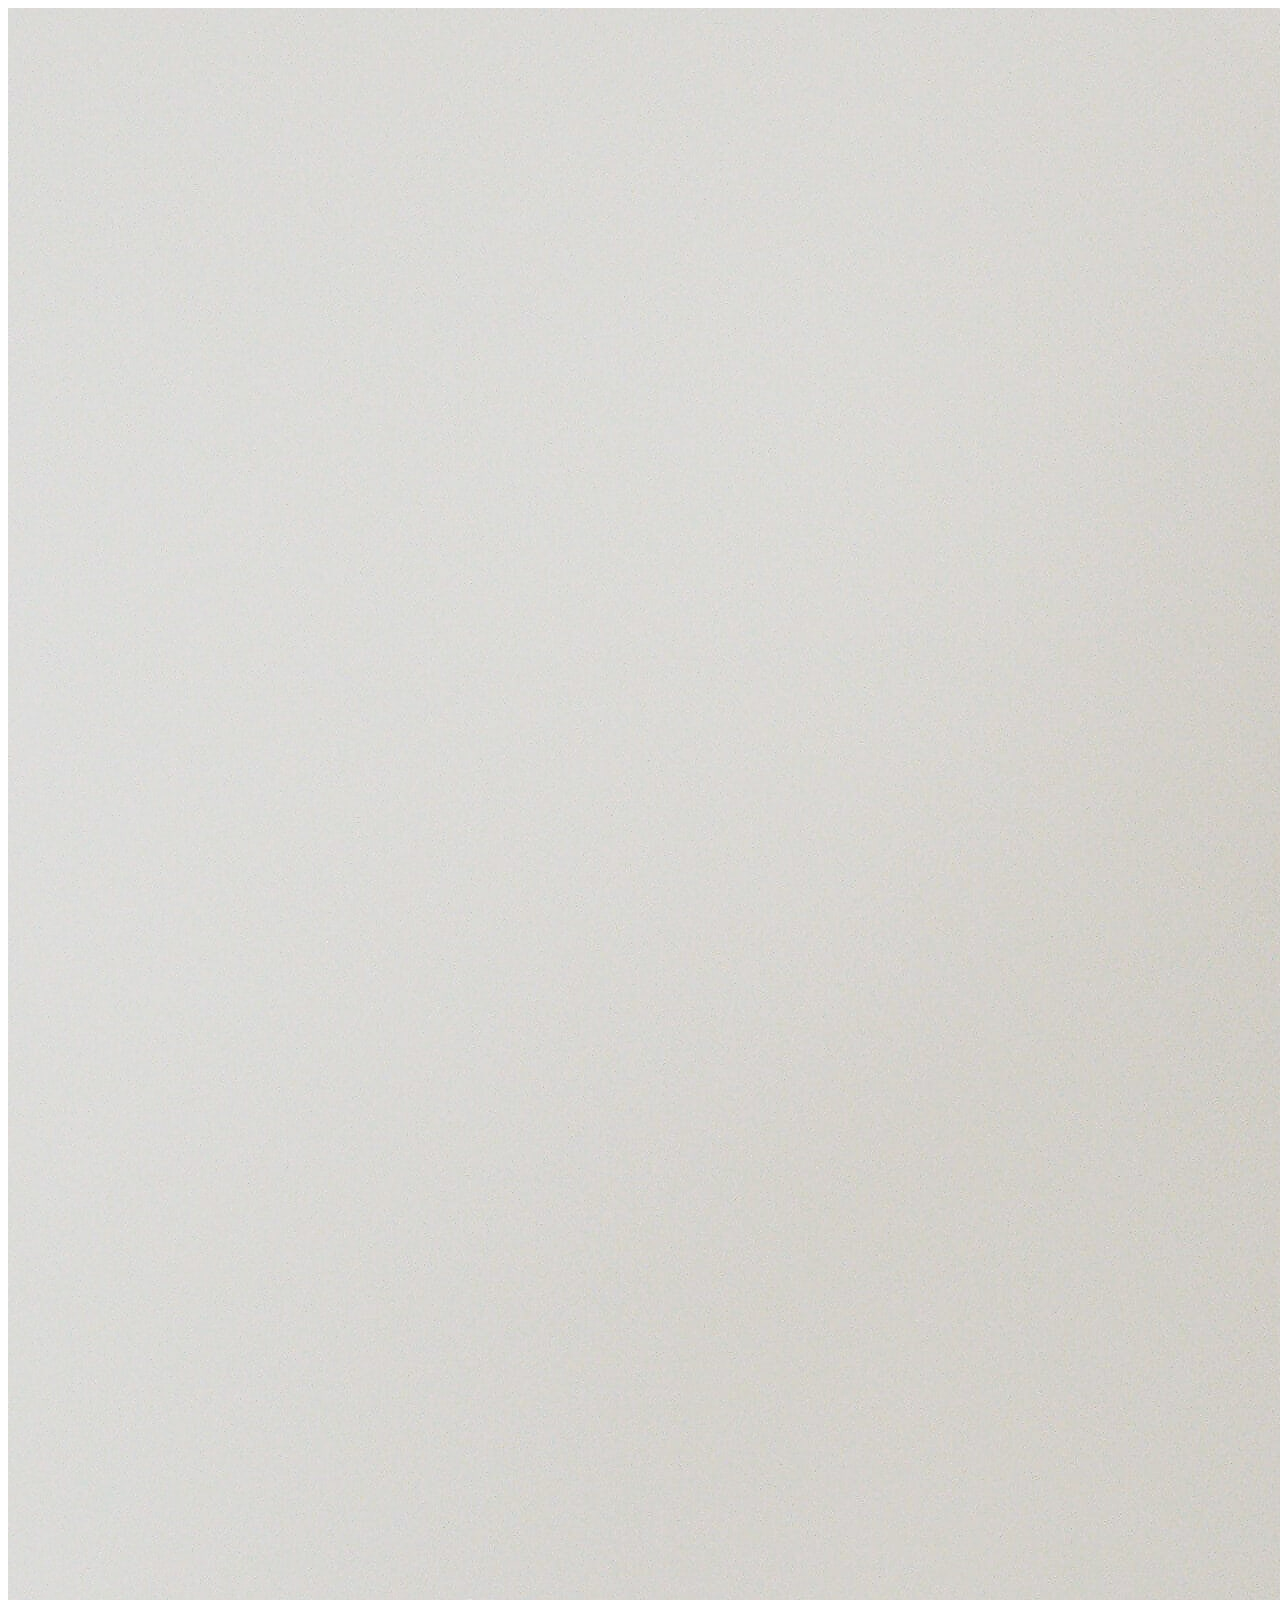
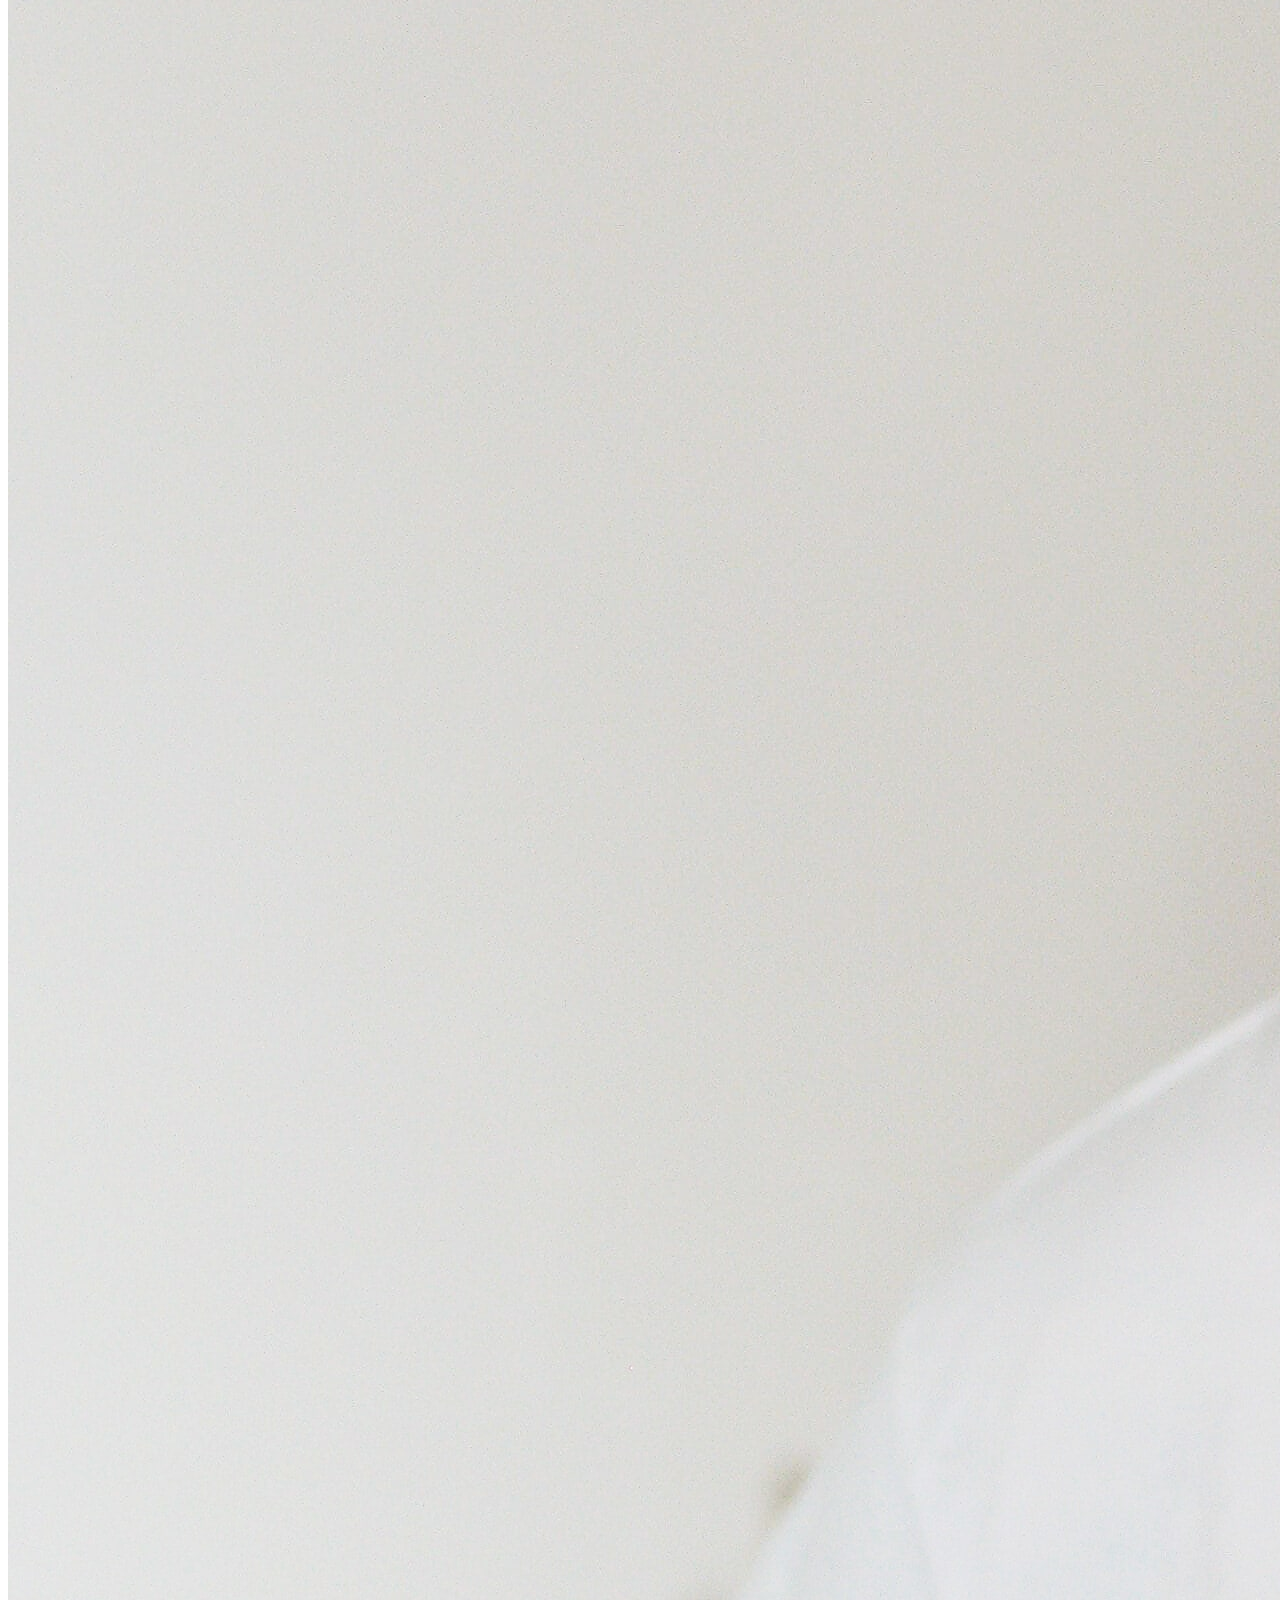
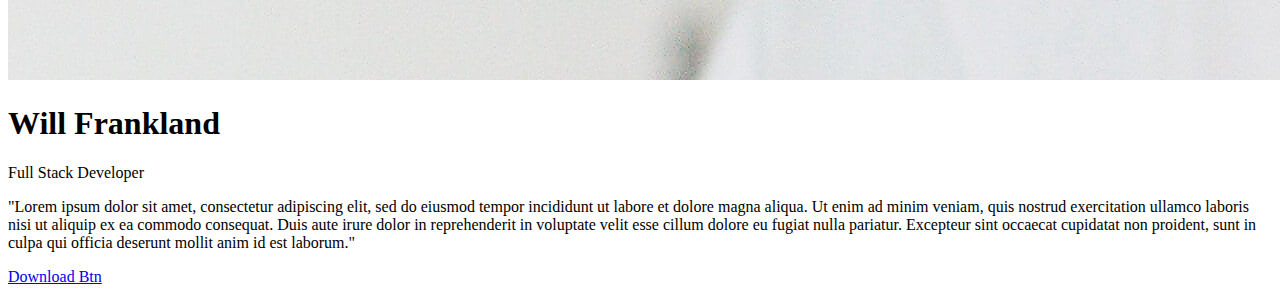
==== resume-design/index.html @ c4b3ef4f "add photo description and download button for resume" ====
<!DOCTYPE html>
<html lang="en">
<head>
  <meta charset="UTF-8">
  <meta http-equiv="X-UA-Compatible" content="IE=edge">
  <meta name="viewport" content="width=device-width, initial-scale=1.0">
  <title>Resume</title>
  <link rel="stylesheet" href="styles.css">
</head>
<body>
  <div class="container">
    <div class="profile">
      <div class="profile__container">
        <div class="profile__profileImg">
          <img src="../images/will 2-min.jpg" alt="Will Frankland">
        </div>
        <div>
          <h1 class="profile__name">
            Will Frankland
          </h1>
          <p class="profile__title">Full Stack Developer</p>
          <p class="description">
            "Lorem ipsum dolor sit amet, consectetur adipiscing elit, sed do eiusmod tempor incididunt ut labore et dolore magna aliqua. Ut enim ad minim veniam, quis nostrud exercitation ullamco laboris nisi ut aliquip ex ea commodo consequat. Duis aute irure dolor in reprehenderit in voluptate velit esse cillum dolore eu fugiat nulla pariatur. Excepteur sint occaecat cupidatat non proident, sunt in culpa qui officia deserunt mollit anim id est laborum."
          </p>
          <a class="downloadBtn" href="./Will Frankland Resume .pdf" download="Will Frankland Resume.pdf">Download Btn</a>
        </div>
      </div>
    </div>
  </div>
  
</body>
</html>
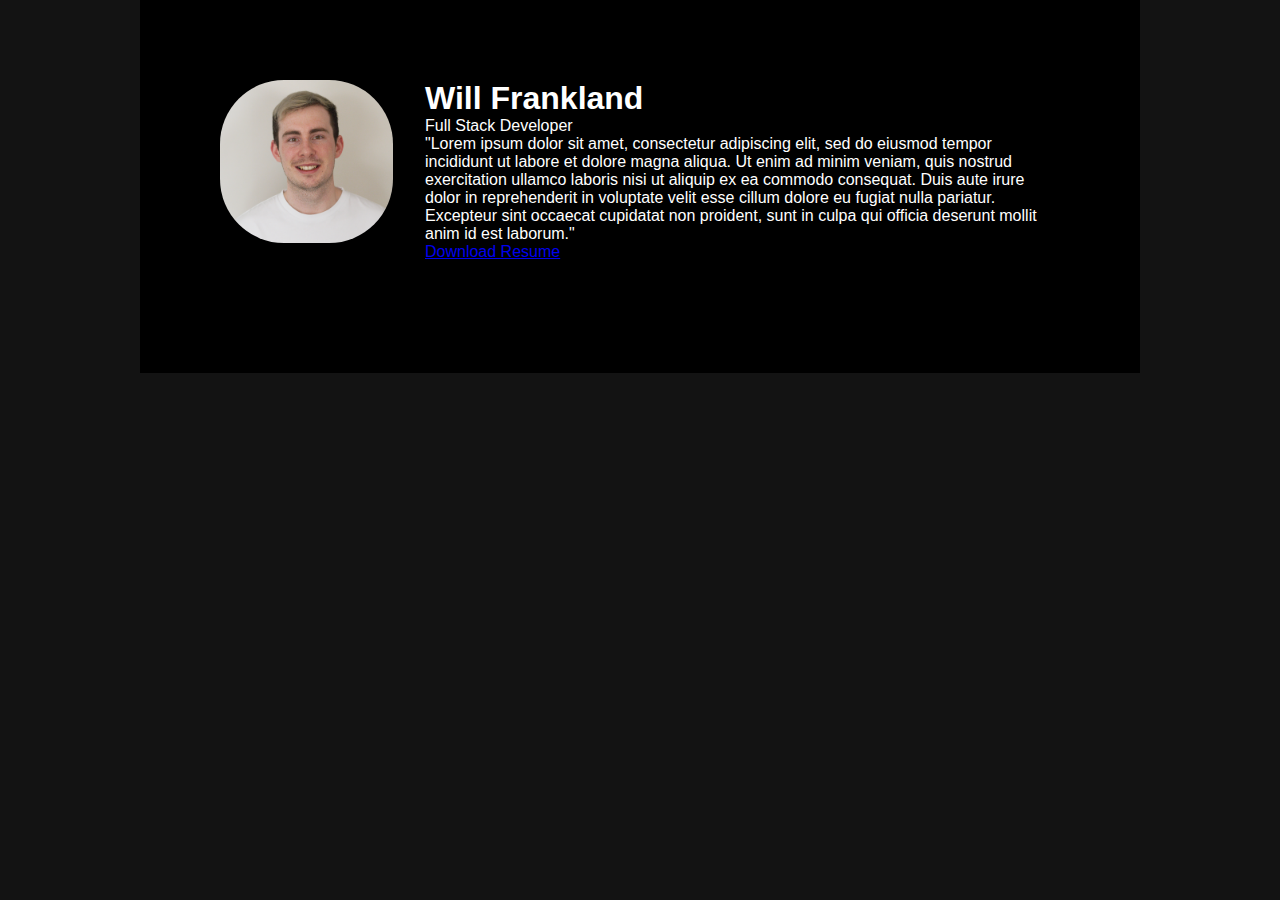
==== commit a9df00be: "add profile image to resume page and link resume download on main page" ====
--- a/resume-design/index.html
+++ b/resume-design/index.html
@@ -5,24 +5,26 @@
   <meta http-equiv="X-UA-Compatible" content="IE=edge">
   <meta name="viewport" content="width=device-width, initial-scale=1.0">
   <title>Resume</title>
-  <link rel="stylesheet" href="styles.css">
+  <link rel="stylesheet" href="../styles.css">
 </head>
 <body>
-  <div class="container">
+  <div class="resume__container">
     <div class="profile">
       <div class="profile__container">
         <div class="profile__profileImg">
-          <img src="../images/will 2-min.jpg" alt="Will Frankland">
+          <img id="profileImg" src="../images/will 2-min.jpg" alt="Will Frankland"
+              >
         </div>
         <div>
           <h1 class="profile__name">
-            Will Frankland
+            <span class="profile__firstName">Will</span>
+            <span class="profile__lastName">Frankland</span>
           </h1>
           <p class="profile__title">Full Stack Developer</p>
           <p class="description">
             "Lorem ipsum dolor sit amet, consectetur adipiscing elit, sed do eiusmod tempor incididunt ut labore et dolore magna aliqua. Ut enim ad minim veniam, quis nostrud exercitation ullamco laboris nisi ut aliquip ex ea commodo consequat. Duis aute irure dolor in reprehenderit in voluptate velit esse cillum dolore eu fugiat nulla pariatur. Excepteur sint occaecat cupidatat non proident, sunt in culpa qui officia deserunt mollit anim id est laborum."
           </p>
-          <a class="downloadBtn" href="./Will Frankland Resume .pdf" download="Will Frankland Resume.pdf">Download Btn</a>
+          <a class="downloadBtn" href="./Will Frankland Resume .pdf" download="Will Frankland Resume.pdf">Download Resume</a>
         </div>
       </div>
     </div>
--- a/styles.css
+++ b/styles.css
@@ -0,0 +1,643 @@
+* {
+  box-sizing: border-box;
+  margin: 0;
+  padding: 0;
+  font-family: 'Kumbh Sans', sans-serif;
+}
+
+/* Resume styling */
+body {
+  font-family: 'Kumbh Sans', sans-serif;
+  background: #131313;
+  color: #fff;
+}
+
+.resume__container {
+  max-width: 1000px;
+  width: 90%;
+  margin: 0 auto;
+  display: grid;
+  padding: 5rem;
+  background-color: black;
+}
+
+.profile {
+  grid-column: 1 / -1;
+  margin-bottom: 2rem;
+}
+
+/* Resume Profile */
+
+.profile__container {
+  display: flex;
+  gap: 2rem;
+}
+
+#profileImg {
+  max-width: 250px;
+  border-radius: 4rem;
+  width: 173px;
+  height: 163px;
+  }
+
+
+.navbar {
+  background: #131313;
+  height: 80px;
+  display: flex;
+  justify-content: center;
+  align-items: center;
+  font-size: 1.2rem;
+  position: sticky;
+  top: 0;
+  z-index: 999;
+}
+
+.navbar__container {
+  display: flex;
+  justify-content: space-between;
+  height: 80px;
+  z-index: 1;
+  width: 100%;
+  max-width: 1300px;
+  margin: 0 auto;
+  padding: 0 50px;
+}
+
+#navbar__logo {
+  background-color: #ff8177;
+  background-image: linear-gradient(to top, #ff0844 0%, #ffb199 100%);
+  background-size: 100%;
+  -webkit-background-clip: text;
+  -moz-background-clip: text;
+  -webkit-text-fill-color: transparent;
+  -moz-text-fill: transparent;
+  display: flex;
+  align-items: center;
+  cursor: pointer;
+  text-decoration: none;
+  font-size: 2rem;
+}
+
+.fa-gem {
+  margin-right: 0.5rem;
+}
+
+.navbar__menu {
+  display: flex;
+  align-items: center;
+  list-style: none;
+  text-align: center;
+}
+
+.navbar__items {
+  height: 80px
+}
+
+.navbar__links {
+  color: #fff;
+  display: flex;
+  align-items: center;
+  justify-content: center;
+  text-decoration: none;
+  padding: 0 1rem;
+  height: 100%;
+}
+
+.navbar__btn {
+  display: flex;
+  justify-content: center;
+  align-items: center;
+  padding: 0 1rem;
+  width: 100%;
+}
+
+.button {
+  display: flex;
+  justify-content: center;
+  align-items: center;
+  text-decoration: none;
+  padding: 10px 20px;
+  height: 100%;
+  width: 100%;
+  border: none;
+  outline: none;
+  border-radius: 4px;
+  background:#f77062;
+  color: #fff;
+}
+
+.button:hover {
+  background: #4837ff;
+  transition: all 0.3s ease;
+}
+
+.navbar__links:hover {
+  color: #f77062;
+  transition: all 0.3s ease;
+}
+
+@media screen and (max-width: 960px) {
+  .navbar__container {
+    display: flex;
+    justify-content: space-between;
+    height: 80px;
+    z-index: 1;
+    width: 100%;
+    max-width: 1300px;
+    padding: 0;
+  }
+
+  .navbar__menu{
+    display: grid;
+    grid-template-columns: auto;
+    margin: 0;
+    width: 100%;
+    position: absolute;
+    top: -1000px;
+    opacity: 0;
+    transition: all 0.5s ease;
+    height: 50vh;
+    z-index: -1;
+    background: #131313;
+  }
+
+  .navbar__menu.active {
+    background: #131313;
+    top: 100%;
+    opacity: 1;
+    transition: all 0.5s ease;
+    z-index: 99;
+    height: 50vh;
+    font-size: 1.6rem;
+  }
+
+  #navbar__logo {
+    padding-left: 25px;
+  }
+
+  .navbar__toggle .bar {
+    width: 25px;
+    height: 3px;
+    margin: 5px auto;
+    transition: all 0.3s ease-in-out;
+    background: #fff;
+  }
+
+  .navbar__item {
+    width: 100%;
+  }
+
+  .navbar__links {
+    text-align: center;
+    padding: 2rem;
+    width: 100%;
+    display: table;
+  }
+
+  #mobile-menu {
+    position: absolute;
+    top: 20%;
+    right: 5%;
+    transform: translate(5%, 20%);
+  }
+
+  .navbar__btn {
+    padding-bottom: 2rem;
+  }
+
+  .button {
+    display: flex;
+    justify-content: center;
+    align-items: center;
+    height: 80px;
+    margin: 0 ;
+  }
+
+  .navbar__toggle .bar {
+    display: block;
+    cursor: pointer;
+  }
+
+  #mobile-menu.is-active .bar:nth-child(2) {
+    opacity: 0;
+  }
+
+  #mobile-menu.is-active .bar:nth-child(1) {
+    transform: translateY(8px) rotate(45deg);
+  }
+
+  #mobile-menu.is-active .bar:nth-child(3) {
+    transform: translateY(-8px) rotate(-45deg);
+  }
+}
+
+/* Hero Section CSS */
+
+.main {
+  background-color: #141414;
+}
+
+.main__container {
+  display: grid;
+  grid-template-columns: 1fr 1fr;
+  align-items: center;
+  justify-self: center;
+  margin: 0 auto;
+  height: 90vh;
+  background-color: #141414;
+  z-index: 1;
+  width: 100%;
+  max-width: 1300px;
+  padding: 0 50px;
+}
+
+.main__content h1 {
+  font-size: 4rem;
+  background-color: #ff8177;
+  background-image: linear-gradient(to top, #ff0844 0%, #ffb199 100%);
+  background-size: 100%;
+  -webkit-background-clip: text;
+  -moz-background-clip: text;
+  -webkit-text-fill-color: transparent;
+  -moz-text-fill-color: transparent;
+}
+
+.main__content h2 {
+  font-size: 4rem;
+  background-color: #ff8177;
+  background-image: linear-gradient(to top, #b721ff 0%, #21d4fd 100%);
+  background-size: 100%;
+  -webkit-background-clip: text;
+  -moz-background-clip: text;
+  -webkit-text-fill-color: transparent;
+  -moz-text-fill-color: transparent;
+}
+
+.main__content p {
+  margin-top: 1rem;
+  font-size: 2rem;
+  font-weight: 700;
+  color: #fff;
+}
+
+.main__btn {
+  font-size: 1rem;
+  background-image: linear-gradient(to top, #f77062 0%, #fe5196 100%);
+  padding: 14px 32px;
+  border: none;
+  border-radius: 4px;
+  color: #fff;
+  margin-top: 2rem;
+  cursor: pointer;
+  position: relative;
+  transition: all 0.35s;
+  outline: none;
+}
+
+.main__btn a {
+  position: relative;
+  z-index: 2;
+  color: #fff;
+  text-decoration: none;
+}
+
+main__btn:after {
+  position: absolute;
+  content: '';
+  top: 0;
+  left: 0;
+  width: 0; 
+  height: 100%;
+  background: #4837ff;
+  transition: all 0.35s;
+  border-radius: 4px;
+}
+
+.main__btn:hover {
+  color: #fff;
+}
+.main__btn:hover:after {
+  width: 100%;
+}
+
+.main__img--container {
+  text-align: center;
+}
+
+#main__img {
+  height: 80%;
+  width: 80%;
+}
+
+/* Mobile Responsive */
+
+@media screen and (max-width: 786px) {
+  .main__container {
+    display: grid;
+    grid-template-columns: auto;
+    align-items: center;
+    justify-self: center;
+    width: 100%;
+    margin: 0 auto;
+    height: 90vh;
+  }
+
+  .main__content {
+    text-align: center;
+    margin-bottom: 4rem;
+  }
+
+  .main__content h1 {
+    font-size: 2.5rem;
+    margin-top: 2rem;
+  }
+
+  .main__content h2 {
+    font-size: 3rem;
+  }
+
+  .main__content p {
+    margin-top: 1rem;
+    font-size: 1.5rem;
+  }
+
+}
+
+@media screen and (max-width: 480px) {
+  .main__content h1 {
+    font-size: 2rem;
+    margin-top: 3rem;
+  }
+
+  .main__content h2 {
+    font-size: 2rem;
+  }
+
+  .main__content p {
+    margin-top: 2rem;
+    font-size: 1.5rem;
+  }
+
+  .main__btn {
+    padding: 12px 36px;
+    margin: 2.5rem 0;
+  }
+}
+
+/* Resume Section */
+
+
+
+
+/* Services Section CSS */
+
+.services {
+  background: #141414;
+  display: flex;
+  flex-direction: column;
+  align-items: center;
+  height: 100vh;
+}
+
+.services h1 {
+  background-color: #ff8177;
+  background-image: linear-gradient(
+    to right,
+    #ff8177 0%,
+    #ff867a 0%,
+    #ff8c7f 21%,
+    #f99185 52%,
+    #cf556c 78%,
+    #b12a5b 100%
+    );
+    background-size: 100%;
+    margin-bottom: 5rem;
+    font-size: 2.5rem;
+    -webkit-background-clip: text;
+  -moz-background-clip: text;
+  -webkit-text-fill-color: transparent;
+  -moz-text-fill-color: transparent;
+}
+
+.services__container {
+  display: flex;
+  justify-content: center;
+  flex-wrap: wrap;
+}
+
+.services__card {
+  margin: 1rem;
+  height: 525px;
+  width: 400px;
+  border-radius: 4px;
+  background-image: linear-gradient(
+    to bottom,
+    rgba(0,0,0,0) 0%,
+    rgba(17,17,17,0.6) 100%
+    ),
+    url('/images/pic3.jpg');
+  background-size: cover;
+  position: relative;
+  color: #fff;
+}
+
+.services__card:nth-child(2) {
+  background-image: linear-gradient(
+    to bottom,
+    rgba(0,0,0,0) 0%,
+    rgba(17,17,17,0.6) 100%
+    ),
+    url('/images/pic4.jpg');
+}
+
+.services h2 {
+  position: absolute;
+  top: 350px;
+  left: 30px;
+}
+
+.services__card p {
+  position: absolute;
+  top: 400px;
+  left: 30px;
+}
+
+.services__card button {
+  color: #fff;
+  padding: 10px 20px;
+  border: none;
+  outline: none;
+  border-radius: 4px;
+  background: #f77062;
+  position: absolute;
+  top: 440px;
+  left: 30px;
+  font-size: 1rem;
+  cursor: pointer;
+}
+
+.services__card:hover {
+  transform: scale(1.075);
+  transition: 0.2s ease-in;
+  cursor: pointer;
+}
+
+@media screen and (max-width: 960px) {
+  .services {
+    height: 1600px;
+  }
+
+  .services h1 {
+    font-size: 2rem;
+    margin-top: 12rem;
+  }
+}
+
+@media screen and (max-width: 480px) {
+  .services {
+    height: 1400px;
+  }
+
+  .services h1 {
+    font-size: 1.2rem;
+  }
+
+  .services__card {
+    width: 300px;
+  }
+}
+
+/* Footer CSS */
+
+.footer__container {
+  background-color: #141414;
+  padding: 5rem 0;
+  display: flex;
+  flex-direction: column;
+  justify-content: center;
+  align-items: center;
+}
+
+#footer__logo {
+  color: #fff;
+  display: flex;
+  align-items: center;
+  cursor: pointer;
+  text-decoration: none;
+  font-size: 2rem;
+}
+
+.footer__links {
+  width: 100%;
+  max-width: 1000px;
+  display: flex;
+  justify-content: center;
+}
+
+.footer__link--wrapper {
+  display: flex;
+}
+
+.footer__link--items {
+  display: flex;
+  flex-direction: column;
+  align-items: flex-start;
+  margin: 16px;
+  text-align: left;
+  width: 160px;
+  box-sizing: border-box;
+}
+
+.footer__links--item h2 {
+  margin-bottom: 16px;
+}
+
+.footer__link--items > h2 {
+  color: #fff;
+}
+
+.footer__link--items a {
+  color: #fff;
+  text-decoration: none;
+  margin-bottom: 0.5rem;
+}
+
+.footer__link--items a:hover {
+  color: #e9e9e9;
+  transition: 0.3s ease-out;
+}
+
+/* Social Icons */
+
+.social__icons--link {
+  color: #fff;
+  font-size: 24px;
+}
+
+.social__media {
+  max-width: 1000px;
+  width: 100%;
+}
+
+.social__media--wrap {
+  display: flex;
+  justify-content: space-between;
+  align-items: center;
+  width: 90%;
+  max-width: 1000px;
+  margin: 40px auto 0 auto;
+}
+
+.social__icons {
+  display: flex;
+  justify-content: space-between;
+  align-items: center;
+  width: 240px;
+}
+
+.social__logo {
+  color: #fff;
+  justify-self: flex-start;
+  margin-left: 20px;
+  cursor: pointer;
+  text-decoration: none;
+  font-size: 2rem;
+  display: flex;
+  align-items: center;
+  margin-bottom: 16px;
+}
+
+.website__rights {
+  color: #fff;
+}
+
+@media screen and (max-width: 820px) {
+  .footer__links {
+    padding-top: 2rem;
+  }
+
+  #footer__logo {
+    margin-bottom: 2rem;
+  }
+
+  .website__rights {
+    margin-bottom: 2rem;
+  }
+
+  .footer__link--wrapper {
+    flex-direction: column;
+  }
+
+  .social__media--wrap {
+    flex-direction: column;
+  }
+}
+
+@media screen and (max-width: 480px) {
+  .footer__link--items {
+    margin: 0;
+    padding: 10px;
+    width: 100%;
+  }
+}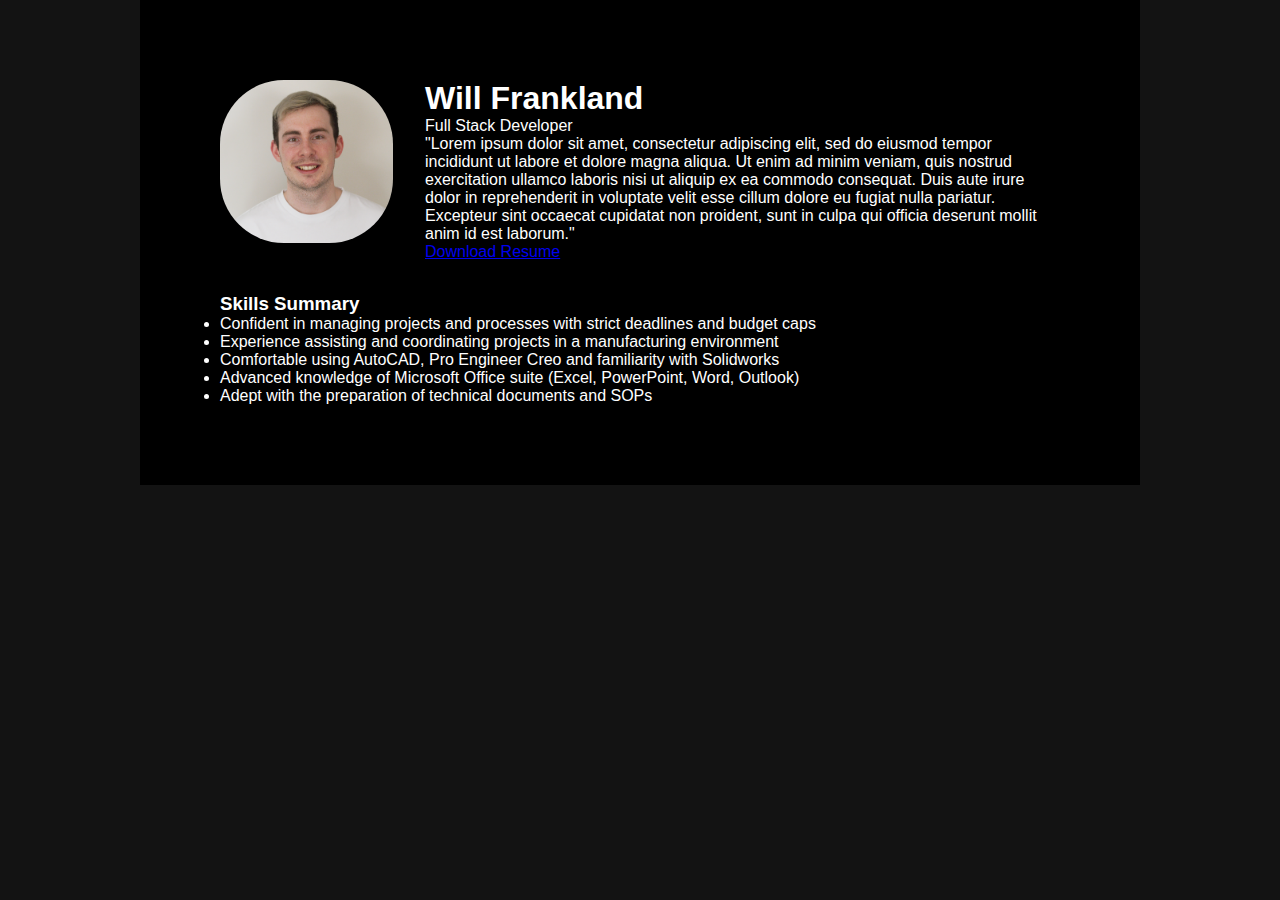
==== commit 3cac7310: "add skills summary section to resume" ====
--- a/resume-design/index.html
+++ b/resume-design/index.html
@@ -28,7 +28,19 @@
         </div>
       </div>
     </div>
+    <div class="group-1">
+      <div class="skills__summary">
+        <h3 class="title">Skills Summary</h3>
+        <ul>
+          <li>Confident in managing projects and processes with strict deadlines and budget caps</li>
+          <li>Experience assisting and coordinating projects in a manufacturing environment</li>
+          <li>Comfortable using AutoCAD, Pro Engineer Creo and familiarity with Solidworks</li>
+          <li>Advanced knowledge of Microsoft Office suite (Excel, PowerPoint, Word, Outlook)</li>
+          <li>Adept with the preparation of technical documents and SOPs</li>
+        </ul>
+      </div>
+    </div>
+    <div class="group-2"></div>
   </div>
-  
 </body>
 </html>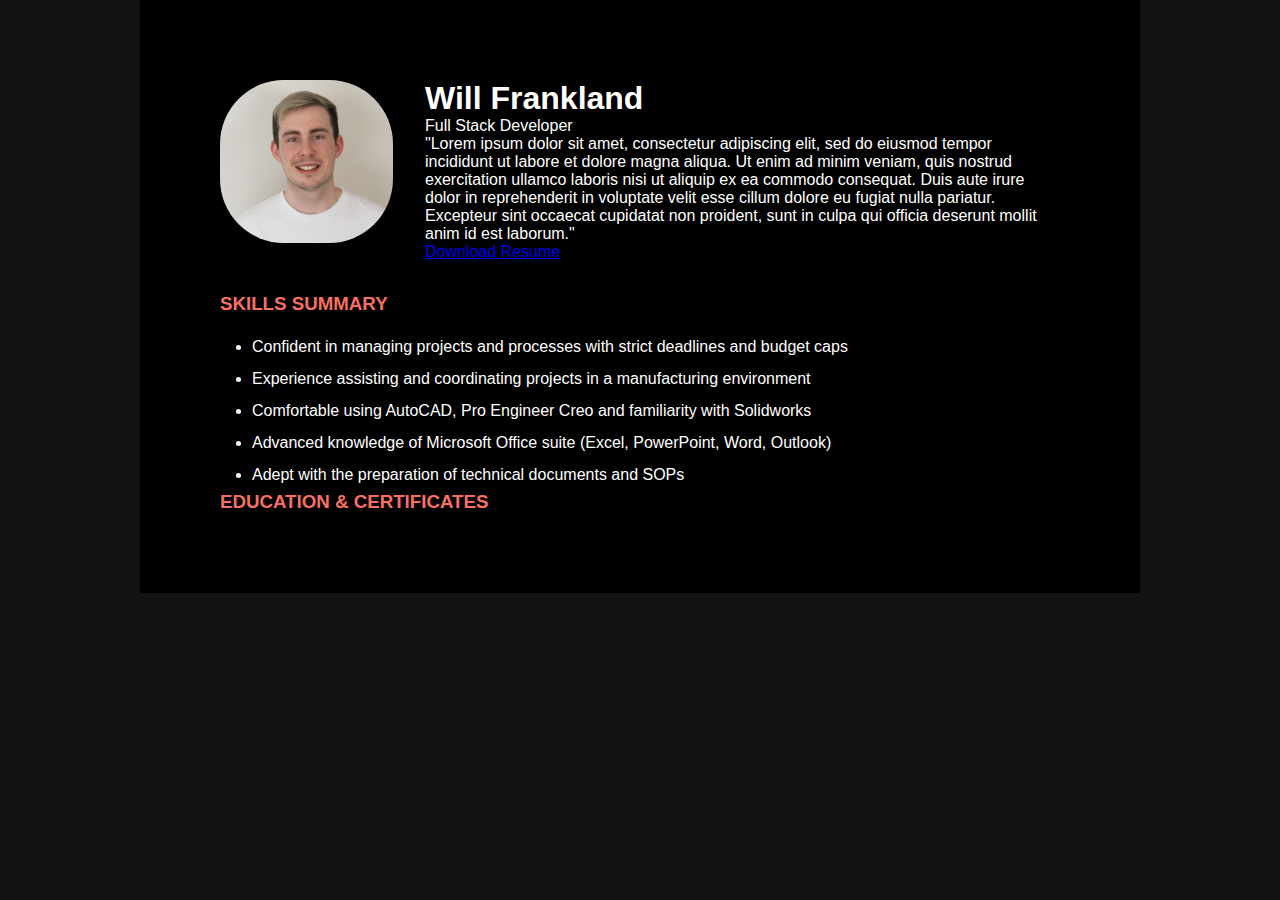
==== commit cd773276: "add education & references title" ====
--- a/resume-design/index.html
+++ b/resume-design/index.html
@@ -31,7 +31,7 @@
     <div class="group-1">
       <div class="skills__summary">
         <h3 class="title">Skills Summary</h3>
-        <ul>
+        <ul class="skill__list">
           <li>Confident in managing projects and processes with strict deadlines and budget caps</li>
           <li>Experience assisting and coordinating projects in a manufacturing environment</li>
           <li>Comfortable using AutoCAD, Pro Engineer Creo and familiarity with Solidworks</li>
@@ -39,6 +39,9 @@
           <li>Adept with the preparation of technical documents and SOPs</li>
         </ul>
       </div>
+      <div class="education">
+        <h3 class="title">Education & Certificates</h3>
+      </div>
     </div>
     <div class="group-2"></div>
   </div>
--- a/styles.css
+++ b/styles.css
@@ -7,9 +7,15 @@
 
 /* Resume styling */
 body {
-  font-family: 'Kumbh Sans', sans-serif;
   background: #131313;
   color: #fff;
+}
+
+.title {
+  color: #f77062;
+  font-weight: 600;
+  text-transform: uppercase;
+  
 }
 
 .resume__container {
@@ -38,6 +44,14 @@
   border-radius: 4rem;
   width: 173px;
   height: 163px;
+  }
+
+  /* Skills Summary */
+
+  .skill__list {
+    margin-top: 1rem;
+    margin-left: 2rem;
+    line-height: 2;
   }
 
 
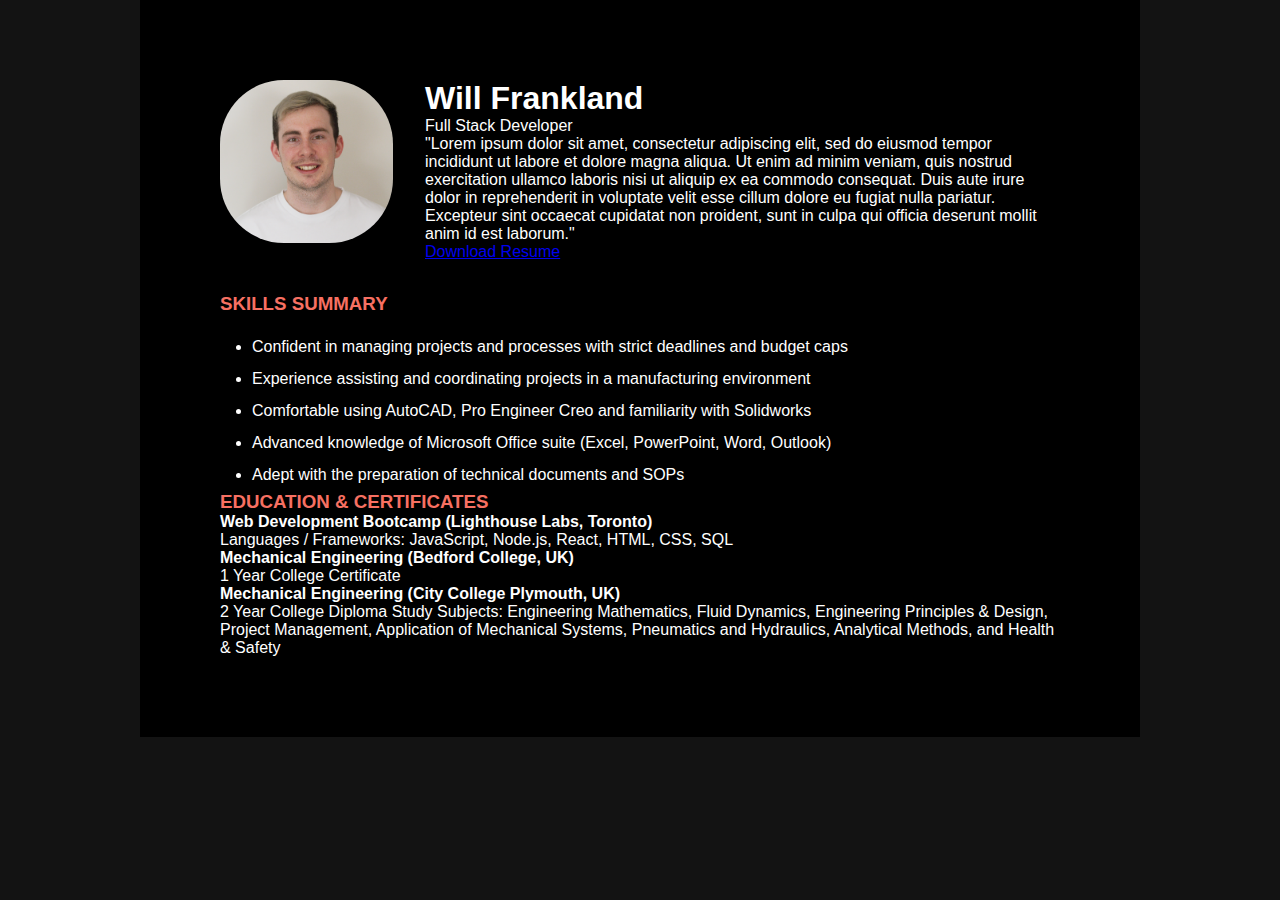
==== commit 034fc839: "add schooling information to education & certificates section" ====
--- a/resume-design/index.html
+++ b/resume-design/index.html
@@ -41,6 +41,26 @@
       </div>
       <div class="education">
         <h3 class="title">Education & Certificates</h3>
+        <div class="school__item">
+          <h4 class="school__name">Web Development Bootcamp (Lighthouse Labs, Toronto)</h4>
+          <p class="description">
+            Languages / Frameworks: JavaScript, Node.js, React, HTML, CSS, SQL
+          </p>
+        </div>
+        <div class="school__item">
+          <h4 class="school__name">Mechanical Engineering (Bedford College, UK)</h4>
+          <p class="description">
+            1 Year College Certificate  
+          </p>
+        </div>
+        <div class="school__item">
+          <h4 class="school__name">Mechanical Engineering (City College Plymouth, UK)</h4>
+          <p class="description">
+            2 Year College Diploma
+Study Subjects: Engineering Mathematics, Fluid Dynamics, Engineering Principles & Design, Project Management, Application of Mechanical Systems, Pneumatics and Hydraulics, Analytical Methods, and Health & Safety
+  
+          </p>
+        </div>
       </div>
     </div>
     <div class="group-2"></div>
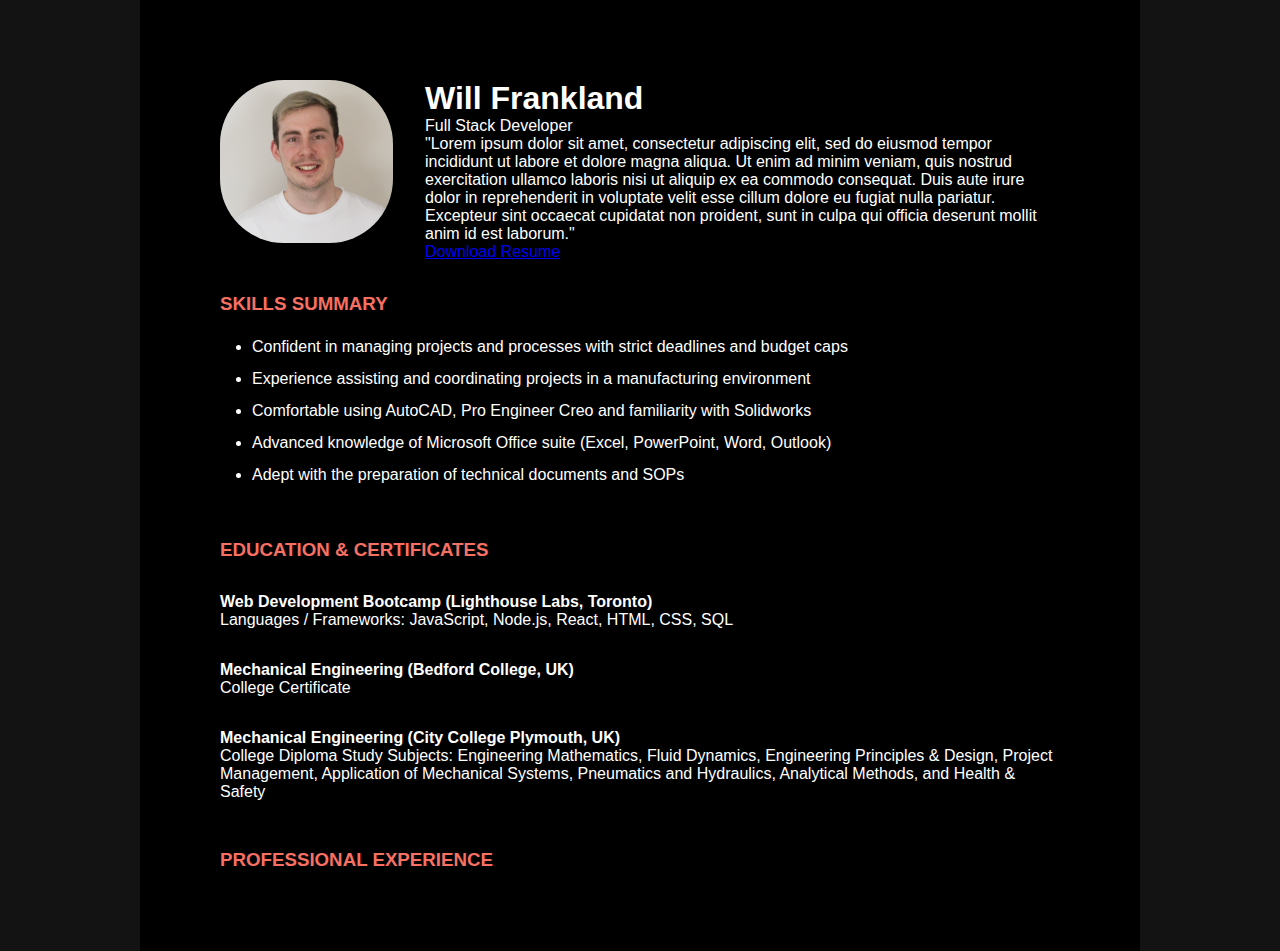
==== commit 9b37d04c: "add Professional experience to resume html" ====
--- a/resume-design/index.html
+++ b/resume-design/index.html
@@ -50,16 +50,21 @@
         <div class="school__item">
           <h4 class="school__name">Mechanical Engineering (Bedford College, UK)</h4>
           <p class="description">
-            1 Year College Certificate  
+            College Certificate  
           </p>
         </div>
         <div class="school__item">
           <h4 class="school__name">Mechanical Engineering (City College Plymouth, UK)</h4>
           <p class="description">
-            2 Year College Diploma
-Study Subjects: Engineering Mathematics, Fluid Dynamics, Engineering Principles & Design, Project Management, Application of Mechanical Systems, Pneumatics and Hydraulics, Analytical Methods, and Health & Safety
-  
+            College Diploma
+            Study Subjects: Engineering Mathematics, Fluid Dynamics, Engineering Principles & Design, Project Management, Application of Mechanical Systems, Pneumatics and Hydraulics, Analytical Methods, and Health & Safety
           </p>
+        </div>
+      </div>
+      <div class="professional__experience">
+        <h3 class="title">Professional Experience</h3>
+        <div class="work__item">
+          <p class="description"></p>
         </div>
       </div>
     </div>
--- a/styles.css
+++ b/styles.css
@@ -15,7 +15,12 @@
   color: #f77062;
   font-weight: 600;
   text-transform: uppercase;
-  
+}
+
+.group-1 {
+  display: flex;
+  flex-direction: column;
+  gap: 3rem;
 }
 
 .resume__container {
@@ -52,6 +57,16 @@
     margin-top: 1rem;
     margin-left: 2rem;
     line-height: 2;
+  }
+
+  /* Education & Certificates */
+
+  .school__item {
+    margin-top: 2rem;
+  }
+
+  .school__name {
+    font-weight: 700;
   }
 
 
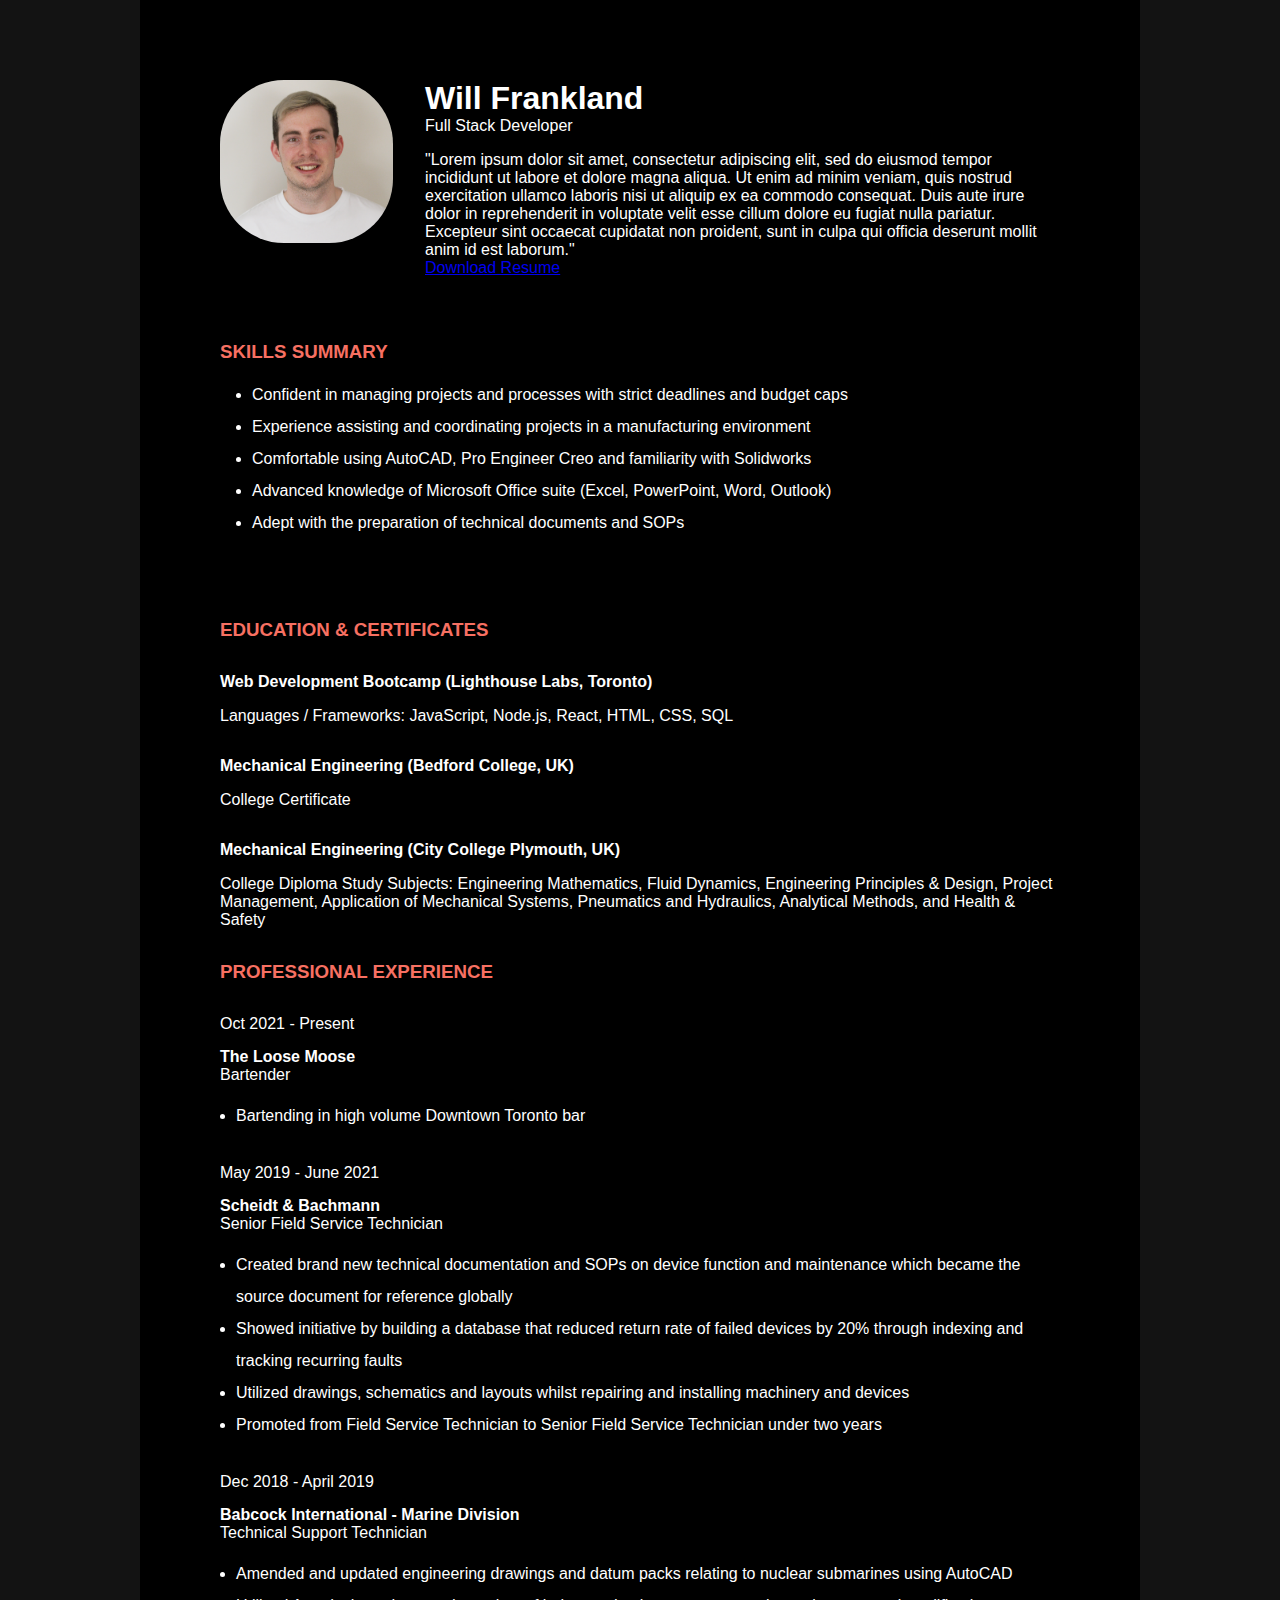
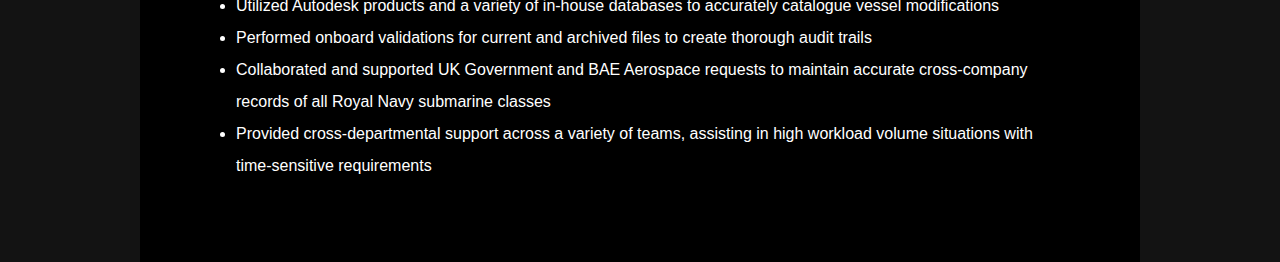
==== commit f8b01803: "add professional experience to resume" ====
--- a/resume-design/index.html
+++ b/resume-design/index.html
@@ -1,74 +1,141 @@
 <!DOCTYPE html>
 <html lang="en">
-<head>
-  <meta charset="UTF-8">
-  <meta http-equiv="X-UA-Compatible" content="IE=edge">
-  <meta name="viewport" content="width=device-width, initial-scale=1.0">
-  <title>Resume</title>
-  <link rel="stylesheet" href="../styles.css">
-</head>
-<body>
-  <div class="resume__container">
-    <div class="profile">
-      <div class="profile__container">
-        <div class="profile__profileImg">
-          <img id="profileImg" src="../images/will 2-min.jpg" alt="Will Frankland"
-              >
+  <head>
+    <meta charset="UTF-8" />
+    <meta http-equiv="X-UA-Compatible" content="IE=edge" />
+    <meta name="viewport" content="width=device-width, initial-scale=1.0" />
+    <title>Resume</title>
+    <link rel="stylesheet" href="../styles.css" />
+  </head>
+  <body>
+    <div class="resume__container">
+      <div class="profile">
+        <div class="profile__container">
+          <div class="profile__profileImg">
+            <img
+              id="profileImg"
+              src="../images/will 2-min.jpg"
+              alt="Will Frankland"
+            />
+          </div>
+          <div>
+            <h1 class="profile__name">
+              <span class="profile__firstName">Will</span>
+              <span class="profile__lastName">Frankland</span>
+            </h1>
+            <p class="profile__title">Full Stack Developer</p>
+            <p class="description">
+              "Lorem ipsum dolor sit amet, consectetur adipiscing elit, sed do
+              eiusmod tempor incididunt ut labore et dolore magna aliqua. Ut
+              enim ad minim veniam, quis nostrud exercitation ullamco laboris
+              nisi ut aliquip ex ea commodo consequat. Duis aute irure dolor in
+              reprehenderit in voluptate velit esse cillum dolore eu fugiat
+              nulla pariatur. Excepteur sint occaecat cupidatat non proident,
+              sunt in culpa qui officia deserunt mollit anim id est laborum."
+            </p>
+            <a
+              class="downloadBtn"
+              href="./Will Frankland Resume .pdf"
+              download="Will Frankland Resume.pdf"
+              >Download Resume</a
+            >
+          </div>
         </div>
-        <div>
-          <h1 class="profile__name">
-            <span class="profile__firstName">Will</span>
-            <span class="profile__lastName">Frankland</span>
-          </h1>
-          <p class="profile__title">Full Stack Developer</p>
-          <p class="description">
-            "Lorem ipsum dolor sit amet, consectetur adipiscing elit, sed do eiusmod tempor incididunt ut labore et dolore magna aliqua. Ut enim ad minim veniam, quis nostrud exercitation ullamco laboris nisi ut aliquip ex ea commodo consequat. Duis aute irure dolor in reprehenderit in voluptate velit esse cillum dolore eu fugiat nulla pariatur. Excepteur sint occaecat cupidatat non proident, sunt in culpa qui officia deserunt mollit anim id est laborum."
-          </p>
-          <a class="downloadBtn" href="./Will Frankland Resume .pdf" download="Will Frankland Resume.pdf">Download Resume</a>
+      </div>
+      <div class="group-1">
+        <div class="skills__summary">
+          <h3 class="title">Skills Summary</h3>
+          <ul class="skill__list">
+            <li>
+              Confident in managing projects and processes with strict deadlines
+              and budget caps
+            </li>
+            <li>
+              Experience assisting and coordinating projects in a manufacturing
+              environment
+            </li>
+            <li>
+              Comfortable using AutoCAD, Pro Engineer Creo and familiarity with
+              Solidworks
+            </li>
+            <li>
+              Advanced knowledge of Microsoft Office suite (Excel, PowerPoint,
+              Word, Outlook)
+            </li>
+            <li>Adept with the preparation of technical documents and SOPs</li>
+          </ul>
+        </div>
+        <div class="education">
+          <h3 class="title">Education & Certificates</h3>
+          <div class="school__item">
+            <h4 class="school__name">
+              Web Development Bootcamp (Lighthouse Labs, Toronto)
+            </h4>
+            <p class="description">
+              Languages / Frameworks: JavaScript, Node.js, React, HTML, CSS, SQL
+            </p>
+          </div>
+          <div class="school__item">
+            <h4 class="school__name">
+              Mechanical Engineering (Bedford College, UK)
+            </h4>
+            <p class="description">College Certificate</p>
+          </div>
+          <div class="school__item">
+            <h4 class="school__name">
+              Mechanical Engineering (City College Plymouth, UK)
+            </h4>
+            <p class="description">
+              College Diploma Study Subjects: Engineering Mathematics, Fluid
+              Dynamics, Engineering Principles & Design, Project Management,
+              Application of Mechanical Systems, Pneumatics and Hydraulics,
+              Analytical Methods, and Health & Safety
+            </p>
+          </div>
+        </div>
+      </div>
+      <div class="group-2">
+        <div class="exp">
+          <h3 class="title">Professional Experience</h3>
+          <div class="exp__item">
+            <p class="item__preTitle">Oct 2021 - Present</p>
+            <h4 class="item__title">The Loose Moose</h4>
+            <p class="item__subtitle">Bartender</p>
+            <p class="description">
+              <ul class="description__list">
+                <li>Bartending in high volume Downtown Toronto bar</li>
+              </ul>
+            </p>
+          </div>
+          <div class="exp__item">
+            <p class="item__preTitle">May 2019 - June 2021</p>
+            <h4 class="item__title">Scheidt & Bachmann</h4>
+            <p class="item__subtitle">Senior Field Service Technician</p>
+            <p class="description">
+              <ul class="description__list">
+                <li> Created brand new technical documentation and SOPs on device function and maintenance which became the source document for reference globally</li>
+                <li> Showed initiative by building a database that reduced return rate of failed devices by 20% through indexing and tracking recurring faults</li>
+                <li> Utilized drawings, schematics and layouts whilst repairing and installing machinery and devices</li>
+                <li> Promoted from Field Service Technician to Senior Field Service Technician under two years</li>
+              </ul>
+            </p>
+          </div>
+          <div class="exp__item">
+            <p class="item__preTitle">Dec 2018 - April 2019</p>
+            <h4 class="item__title">Babcock International - Marine Division</h4>
+            <p class="item__subtitle">Technical Support Technician</p>
+            <p class="description">
+              <ul class="description__list">
+                <li> Amended and updated engineering drawings and datum packs relating to nuclear submarines using AutoCAD</li>
+                <li> Utilized Autodesk products and a variety of in-house databases to accurately catalogue vessel modifications</li>
+                <li> Performed onboard validations for current and archived files to create thorough audit trails</li>
+                <li> Collaborated and supported UK Government and BAE Aerospace requests to maintain accurate cross-company records of all Royal Navy submarine classes</li>
+                <li> Provided cross-departmental support across a variety of teams, assisting in high workload volume situations with time-sensitive requirements</li>
+              </ul>
+            </p>
+          </div>
         </div>
       </div>
     </div>
-    <div class="group-1">
-      <div class="skills__summary">
-        <h3 class="title">Skills Summary</h3>
-        <ul class="skill__list">
-          <li>Confident in managing projects and processes with strict deadlines and budget caps</li>
-          <li>Experience assisting and coordinating projects in a manufacturing environment</li>
-          <li>Comfortable using AutoCAD, Pro Engineer Creo and familiarity with Solidworks</li>
-          <li>Advanced knowledge of Microsoft Office suite (Excel, PowerPoint, Word, Outlook)</li>
-          <li>Adept with the preparation of technical documents and SOPs</li>
-        </ul>
-      </div>
-      <div class="education">
-        <h3 class="title">Education & Certificates</h3>
-        <div class="school__item">
-          <h4 class="school__name">Web Development Bootcamp (Lighthouse Labs, Toronto)</h4>
-          <p class="description">
-            Languages / Frameworks: JavaScript, Node.js, React, HTML, CSS, SQL
-          </p>
-        </div>
-        <div class="school__item">
-          <h4 class="school__name">Mechanical Engineering (Bedford College, UK)</h4>
-          <p class="description">
-            College Certificate  
-          </p>
-        </div>
-        <div class="school__item">
-          <h4 class="school__name">Mechanical Engineering (City College Plymouth, UK)</h4>
-          <p class="description">
-            College Diploma
-            Study Subjects: Engineering Mathematics, Fluid Dynamics, Engineering Principles & Design, Project Management, Application of Mechanical Systems, Pneumatics and Hydraulics, Analytical Methods, and Health & Safety
-          </p>
-        </div>
-      </div>
-      <div class="professional__experience">
-        <h3 class="title">Professional Experience</h3>
-        <div class="work__item">
-          <p class="description"></p>
-        </div>
-      </div>
-    </div>
-    <div class="group-2"></div>
-  </div>
-</body>
-</html>+  </body>
+</html>
--- a/styles.css
+++ b/styles.css
@@ -6,6 +6,14 @@
 }
 
 /* Resume styling */
+
+.description {
+  margin-top: 1rem;
+  font-size: 1rem;
+  font-weight: 400;
+  color: var(--text-color);
+}
+
 body {
   background: #131313;
   color: #fff;
@@ -15,6 +23,7 @@
   color: #f77062;
   font-weight: 600;
   text-transform: uppercase;
+  margin-top: 2rem;
 }
 
 .group-1 {
@@ -67,6 +76,22 @@
 
   .school__name {
     font-weight: 700;
+  }
+
+  /* Professional Experience */
+
+  .exp__item {
+    margin-top: 2rem;
+  }
+
+  .item__preTitle {
+    margin-bottom: 15px;
+  }
+
+  .description__list {
+    margin-top: 1rem;
+    margin-left: 1rem;
+    line-height: 2;
   }
 
 
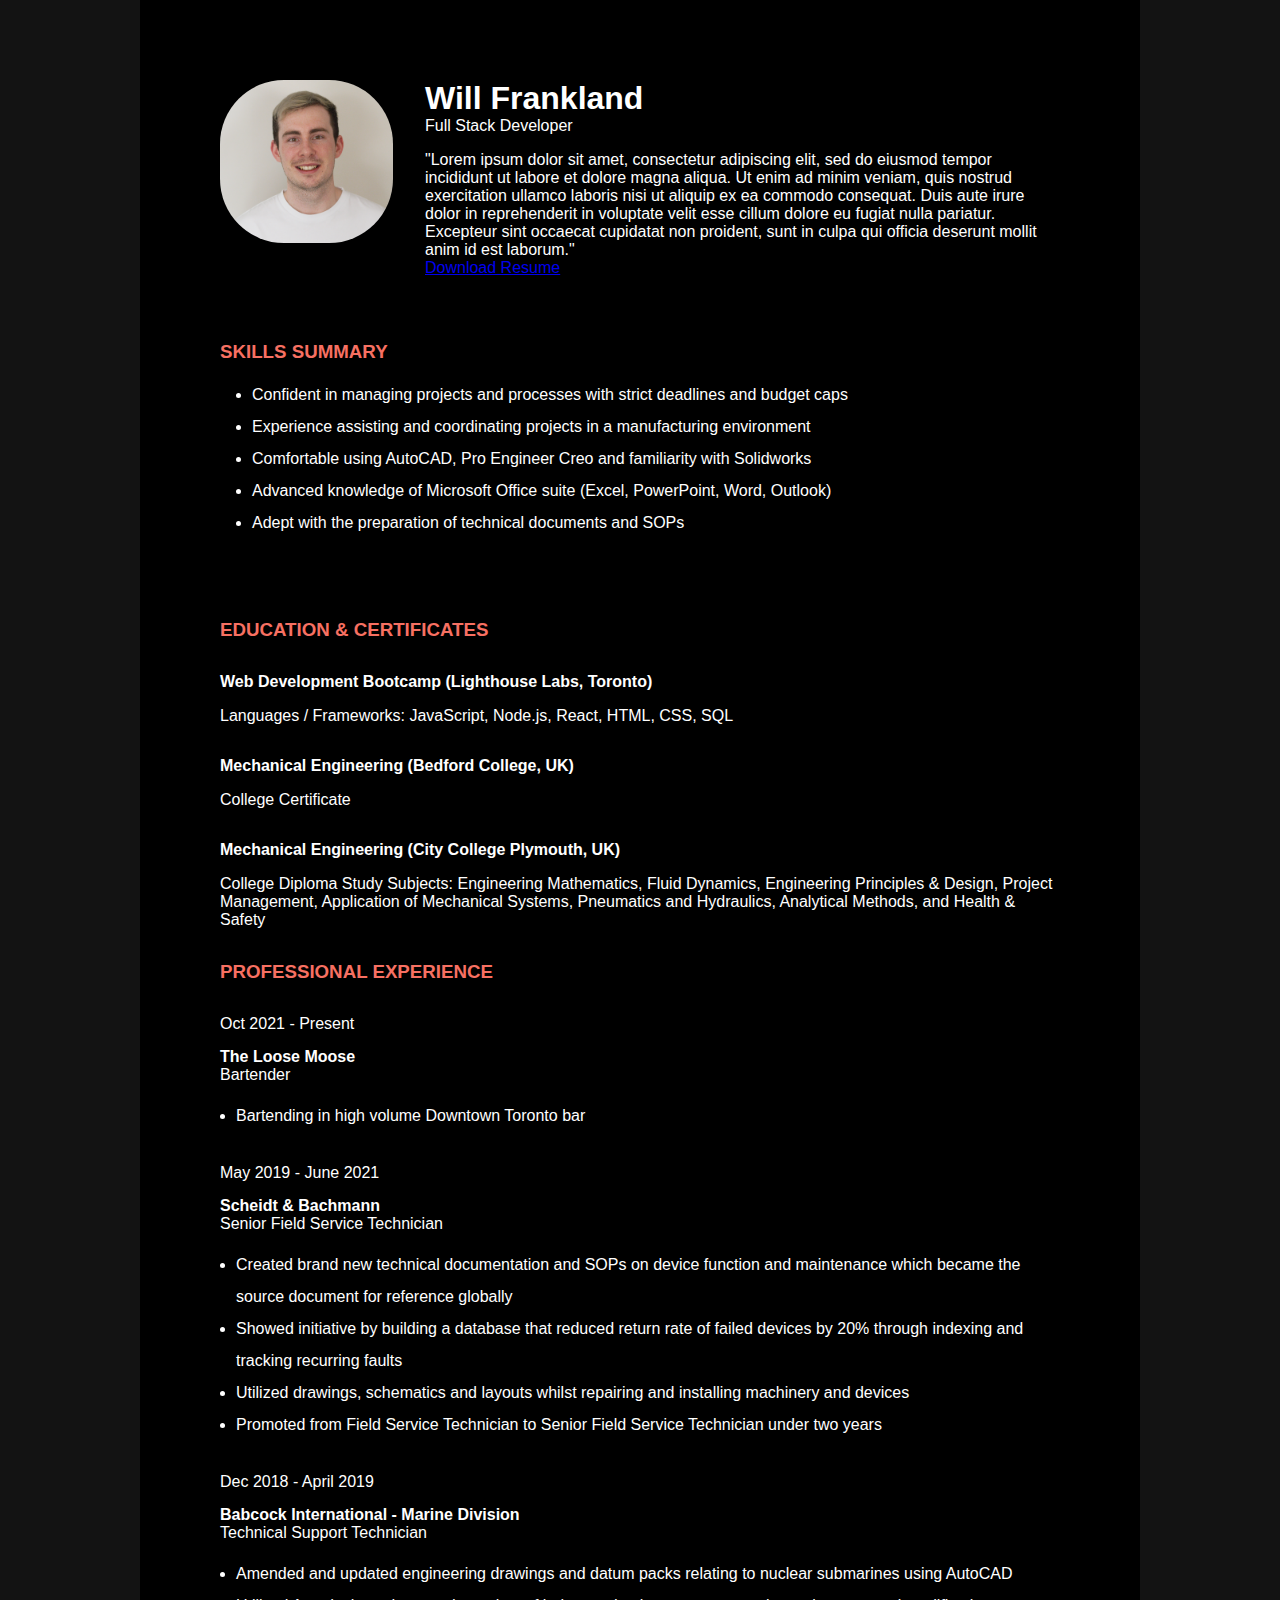
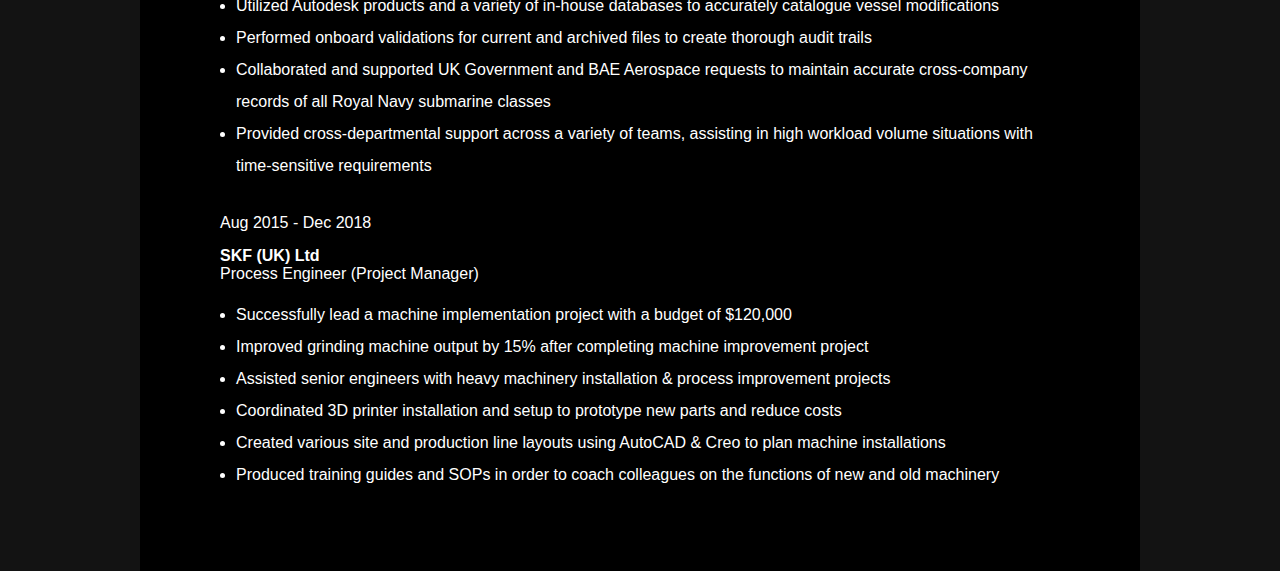
==== commit 13a28218: "add final experience to professional experience of resume" ====
--- a/resume-design/index.html
+++ b/resume-design/index.html
@@ -134,6 +134,21 @@
               </ul>
             </p>
           </div>
+          <div class="exp__item">
+            <p class="item__preTitle">Aug 2015 - Dec 2018</p>
+            <h4 class="item__title">SKF (UK) Ltd</h4>
+            <p class="item__subtitle">Process Engineer (Project Manager)</p>
+            <p class="description">
+              <ul class="description__list">
+                <li> Successfully lead a machine implementation project with a budget of $120,000</li>
+                <li> Improved grinding machine output by 15% after completing machine improvement project</li>
+                <li> Assisted senior engineers with heavy machinery installation & process improvement projects</li>
+                <li> Coordinated 3D printer installation and setup to prototype new parts and reduce costs</li>
+                <li> Created various site and production line layouts using AutoCAD & Creo to plan machine installations</li>
+                <li> Produced training guides and SOPs in order to coach colleagues on the functions of new and old machinery</li>
+              </ul>
+            </p>
+          </div>
         </div>
       </div>
     </div>
